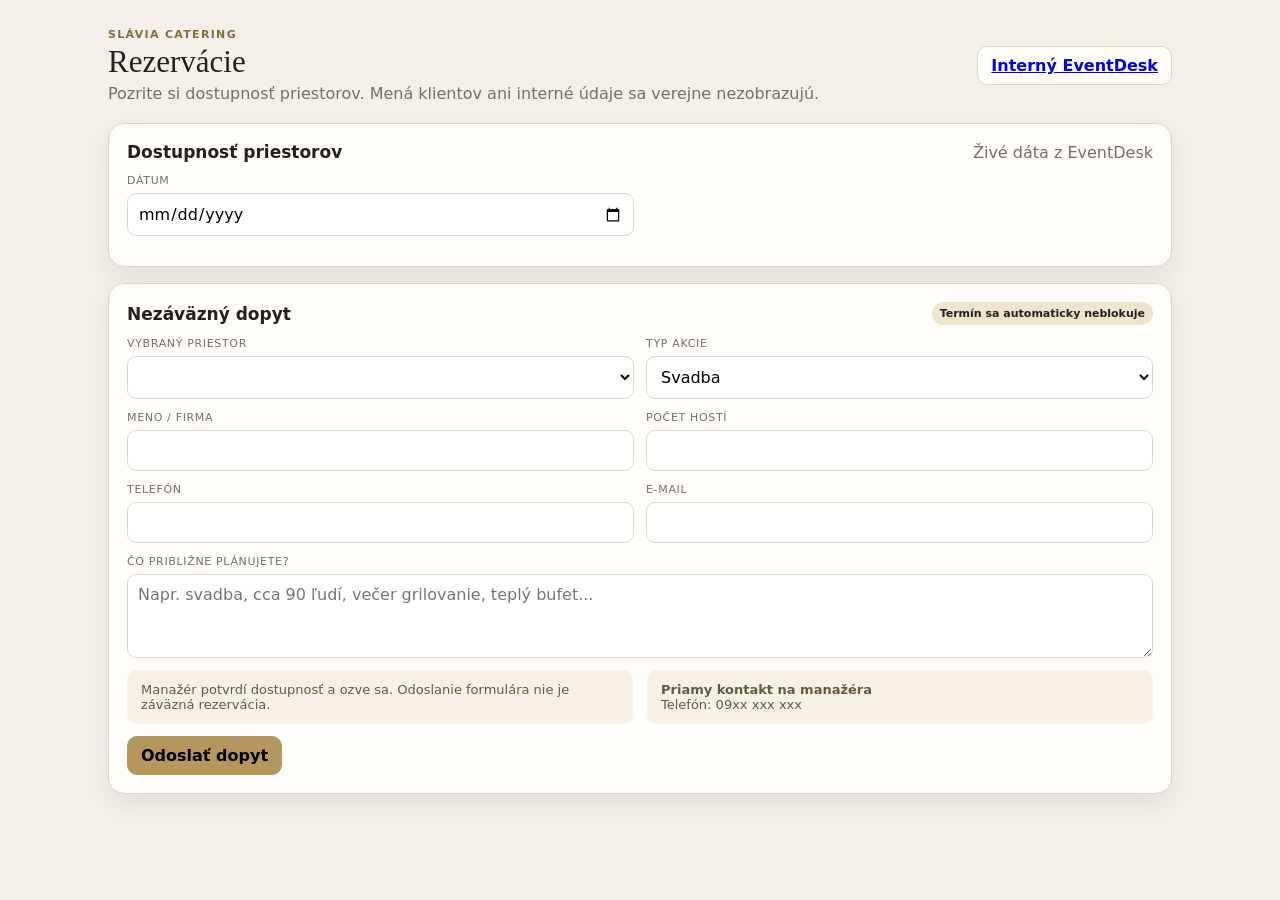
==== rezervacie/index.html @ f5f89d04 "Add files via upload" ====
<!doctype html><html lang="sk"><head><meta charset="utf-8"><meta name="viewport" content="width=device-width,initial-scale=1"><title>Rezervácie — Slávia Catering</title><link rel="stylesheet" href="../styles.css"></head><body><main class="public"><div class="public-head"><div><div class="kicker">Slávia Catering</div><h2>Rezervácie</h2><p class="sub">Pozrite si dostupnosť priestorov. Mená klientov ani interné údaje sa verejne nezobrazujú.</p></div><a class="btn" href="../">Interný EventDesk</a></div><div class="card section">
  <div class="section-title"><h3>Dostupnosť priestorov</h3><span class="muted">Živé dáta z EventDesk</span></div>
  <div class="fields"><label class="field"><span>Dátum</span><input id="pDate" type="date" required></label></div>
  <div id="availability" class="availability" style="margin-top:12px"></div>
</div><form id="publicInquiry" class="card section" style="margin-top:16px"><div class="section-title"><h3>Nezáväzný dopyt</h3><span class="badge b-new">Termín sa automaticky neblokuje</span></div><div class="fields"><label class="field"><span>Vybraný priestor</span><select id="pVenue" required></select></label><label class="field"><span>Typ akcie</span><select id="pType"><option>Svadba</option><option>Oslava</option><option>Firemná akcia</option><option>Kar</option><option>Externý catering</option><option>Iné</option></select></label><label class="field"><span>Meno / firma</span><input id="pName" required></label><label class="field"><span>Počet hostí</span><input id="pGuests" type="number" min="1" required></label><label class="field"><span>Telefón</span><input id="pPhone" required></label><label class="field"><span>E-mail</span><input id="pEmail" type="email"></label><label class="field wide"><span>Čo približne plánujete?</span><textarea id="pMessage" placeholder="Napr. svadba, cca 90 ľudí, večer grilovanie, teplý bufet..."></textarea></label></div><div class="grid g2" style="margin-top:12px"><div class="note">Manažér potvrdí dostupnosť a ozve sa. Odoslanie formulára nie je záväzná rezervácia.</div><div class="note"><b>Priamy kontakt na manažéra</b><br>Telefón: 09xx xxx xxx</div></div><button class="btn primary" type="submit" style="margin-top:12px">Odoslať dopyt</button></form><div id="done" class="card section hidden" style="margin-top:16px"><h3>Dopyt bol prijatý</h3><p>Manažér Slávia Catering vás bude kontaktovať. Číslo dopytu: <b id="qid"></b></p></div></main><script type="module" src="../reservations.js"></script></body></html>
---- styles.css ----
:root{--bg:#f4f0e9;--surface:#fffdfa;--ink:#24201d;--muted:#756e66;--line:#ded5c8;--gold:#b3975d;--dark:#24211f;--green:#55705a;--amber:#a97835;--red:#9b554e;--blue:#5b7892;--purple:#7f628e;--shadow:0 10px 28px rgba(38,31,25,.08);--r:16px}
*{box-sizing:border-box}body{margin:0;font-family:Inter,system-ui,-apple-system,Segoe UI,sans-serif;background:var(--bg);color:var(--ink)}button,input,select,textarea{font:inherit}button{cursor:pointer}.hidden{display:none!important}.app{display:grid;grid-template-columns:250px 1fr;min-height:100vh}.sidebar{background:var(--dark);color:#fff;padding:22px 16px;position:sticky;top:0;height:100vh;display:flex;flex-direction:column;gap:18px}.brand{padding:4px 10px 16px;border-bottom:1px solid #ffffff20}.brand small{color:#cdbd98;letter-spacing:.15em;text-transform:uppercase}.brand h1{font:500 27px Georgia,serif;margin:6px 0 2px}.brand h1 span{color:#d7ba77}.client{font-size:12px;color:#aaa096}.nav{display:flex;flex-direction:column;gap:6px}.nav button{border:0;background:transparent;color:#d8d1cb;padding:11px 13px;border-radius:10px;text-align:left}.nav button:hover,.nav button.active{background:#37312d;color:#fff}.nav button.active{box-shadow:inset 3px 0 var(--gold)}.role{margin-top:auto;font-size:12px;color:#aaa096;padding:10px}.main{min-width:0}.topbar{height:72px;padding:0 26px;background:#fffdfaec;border-bottom:1px solid var(--line);display:flex;align-items:center;justify-content:space-between;position:sticky;top:0;z-index:10;backdrop-filter:blur(10px)}.topbar strong{font:500 23px Georgia,serif}.topactions{display:flex;gap:8px;align-items:center}.content{padding:24px 26px 48px;max-width:1600px;margin:auto}.view{display:none}.view.active{display:block}.header{display:flex;justify-content:space-between;gap:16px;align-items:flex-start;margin-bottom:18px}.kicker{text-transform:uppercase;letter-spacing:.12em;font-size:11px;color:#876d3d;font-weight:800}h2{font:500 31px Georgia,serif;margin:3px 0}.sub{color:var(--muted);margin:4px 0 0}.card{background:var(--surface);border:1px solid var(--line);border-radius:var(--r);box-shadow:var(--shadow)}.section{padding:18px}.grid{display:grid;gap:14px}.g4{grid-template-columns:repeat(4,1fr)}.g3{grid-template-columns:repeat(3,1fr)}.g2{grid-template-columns:repeat(2,1fr)}.stat{padding:16px}.stat span{font-size:12px;color:var(--muted)}.stat b{display:block;font:500 28px Georgia,serif;margin:7px 0}.btn{border:1px solid var(--line);background:var(--surface);padding:9px 13px;border-radius:10px;font-weight:700}.btn.primary{background:var(--gold);border-color:var(--gold)}.btn.dark{background:var(--dark);border-color:var(--dark);color:#fff}.btn.danger{border-color:#d8b5b1;color:#8d3f38}.btn.small{padding:6px 9px;font-size:12px}.section-title{display:flex;justify-content:space-between;align-items:center;gap:10px;margin-bottom:12px}.section-title h3{margin:0;font-size:17px}.tablewrap{overflow:auto}.table{width:100%;border-collapse:collapse}.table th,.table td{padding:11px 10px;border-bottom:1px solid var(--line);text-align:left;font-size:13px;white-space:nowrap}.table th{font-size:11px;text-transform:uppercase;letter-spacing:.06em;color:var(--muted)}.badge{display:inline-flex;align-items:center;padding:5px 8px;border-radius:999px;font-size:11px;font-weight:800;background:#eee}.b-new{background:#efe5cd}.b-contact{background:#dfe9f1}.b-hold{background:#f5dfbd}.b-confirm{background:#dbe8db}.b-done{background:#e2e2e2}.b-cancel{background:#eed6d3}.note{background:#f7f1e5;padding:12px 14px;border-radius:11px;color:#68583e;font-size:13px}.fields{display:grid;grid-template-columns:repeat(2,1fr);gap:12px}.field{display:flex;flex-direction:column;gap:6px}.field span{font-size:11px;color:var(--muted);text-transform:uppercase;letter-spacing:.06em}.field input,.field select,.field textarea{width:100%;padding:10px;border:1px solid var(--line);border-radius:9px;background:#fff}.field textarea{min-height:84px;resize:vertical}.wide{grid-column:1/-1}.service{padding:14px;border:1px solid var(--line);border-radius:12px;background:#fff;margin-top:10px}.service-head{display:flex;justify-content:space-between;gap:10px;align-items:center}.service-details{margin-top:12px}.chips{display:flex;gap:7px;flex-wrap:wrap}.chip{padding:6px 9px;border:1px solid var(--line);border-radius:999px;font-size:12px;background:#fff}.eventcard{padding:13px;border:1px solid var(--line);border-radius:12px;background:#fff;display:grid;grid-template-columns:105px 1fr 120px 120px;gap:10px;align-items:center;margin-bottom:8px}.eventcard:hover{border-color:#bfa66f}.eventcard .id{font-size:11px;color:var(--muted)}.calendar{display:grid;grid-template-columns:repeat(7,1fr);min-width:900px;border-left:1px solid var(--line);border-top:1px solid var(--line)}.dow{background:var(--dark);color:#fff;text-align:center;padding:10px;font-size:12px;font-weight:800}.day{min-height:120px;padding:7px;border-right:1px solid var(--line);border-bottom:1px solid var(--line);background:#fff}.day .n{font-size:12px;font-weight:800}.slot{margin-top:5px;padding:6px 7px;border-radius:7px;color:#fff;font-size:11px}.A{background:#b57d46}.B{background:#5b7892}.C{background:#6d8a63}.D{background:#181818}.EXT{background:#7f628e}.PROD{background:#a06a34}.timeline{border-left:2px solid var(--line);margin-left:12px;padding-left:18px}.tl{position:relative;padding:0 0 13px}.tl:before{content:"";position:absolute;left:-24px;top:5px;width:10px;height:10px;border-radius:50%;background:var(--gold)}.tl small{color:var(--muted)}.hero{background:var(--dark);color:#fff;border-radius:18px;padding:19px;margin-bottom:14px}.hero h2{color:#fff}.tabs{display:flex;gap:7px;overflow:auto;margin-bottom:14px}.tabs button{border:1px solid var(--line);background:#fff;padding:8px 11px;border-radius:999px}.tabs button.active{background:var(--gold);font-weight:800}.login-overlay{position:fixed;inset:0;background:#1f1c1acc;display:grid;place-items:center;z-index:99}.login-box{width:min(420px,92vw);padding:24px;background:var(--surface);border-radius:20px;box-shadow:0 20px 70px #0008}.login-box h1{font:500 32px Georgia,serif;margin:0}.login-box p{color:var(--muted)}.login-box .field{margin-top:10px}.login-box .btn{width:100%;margin-top:14px}.toast{position:fixed;right:20px;bottom:20px;background:var(--dark);color:#fff;padding:12px 15px;border-radius:10px;z-index:120;box-shadow:var(--shadow)}.public{max-width:1100px;margin:auto;padding:28px 18px 50px}.public-head{display:flex;justify-content:space-between;gap:16px;align-items:center;margin-bottom:20px}.availability{display:grid;grid-template-columns:repeat(4,1fr);gap:8px}.avail{border:1px solid var(--line);padding:12px;border-radius:11px;background:#fff}.avail.free{border-color:#9db69f}.avail.busy{background:#f1eeea;color:#999}.food-result{padding:9px;border-bottom:1px solid var(--line);cursor:pointer}.food-result:hover{background:#faf6ee}.muted{color:var(--muted)}@media(max-width:1000px){.g4,.g3{grid-template-columns:repeat(2,1fr)}.eventcard{grid-template-columns:1fr 1fr}.fields{grid-template-columns:1fr}.availability{grid-template-columns:repeat(2,1fr)}}@media(max-width:760px){.app{grid-template-columns:1fr}.sidebar{position:static;height:auto}.nav{display:grid;grid-template-columns:1fr 1fr}.topbar{position:static}.content{padding:18px 13px}.g4,.g3,.g2{grid-template-columns:1fr}.eventcard{grid-template-columns:1fr}.availability{grid-template-columns:1fr}}
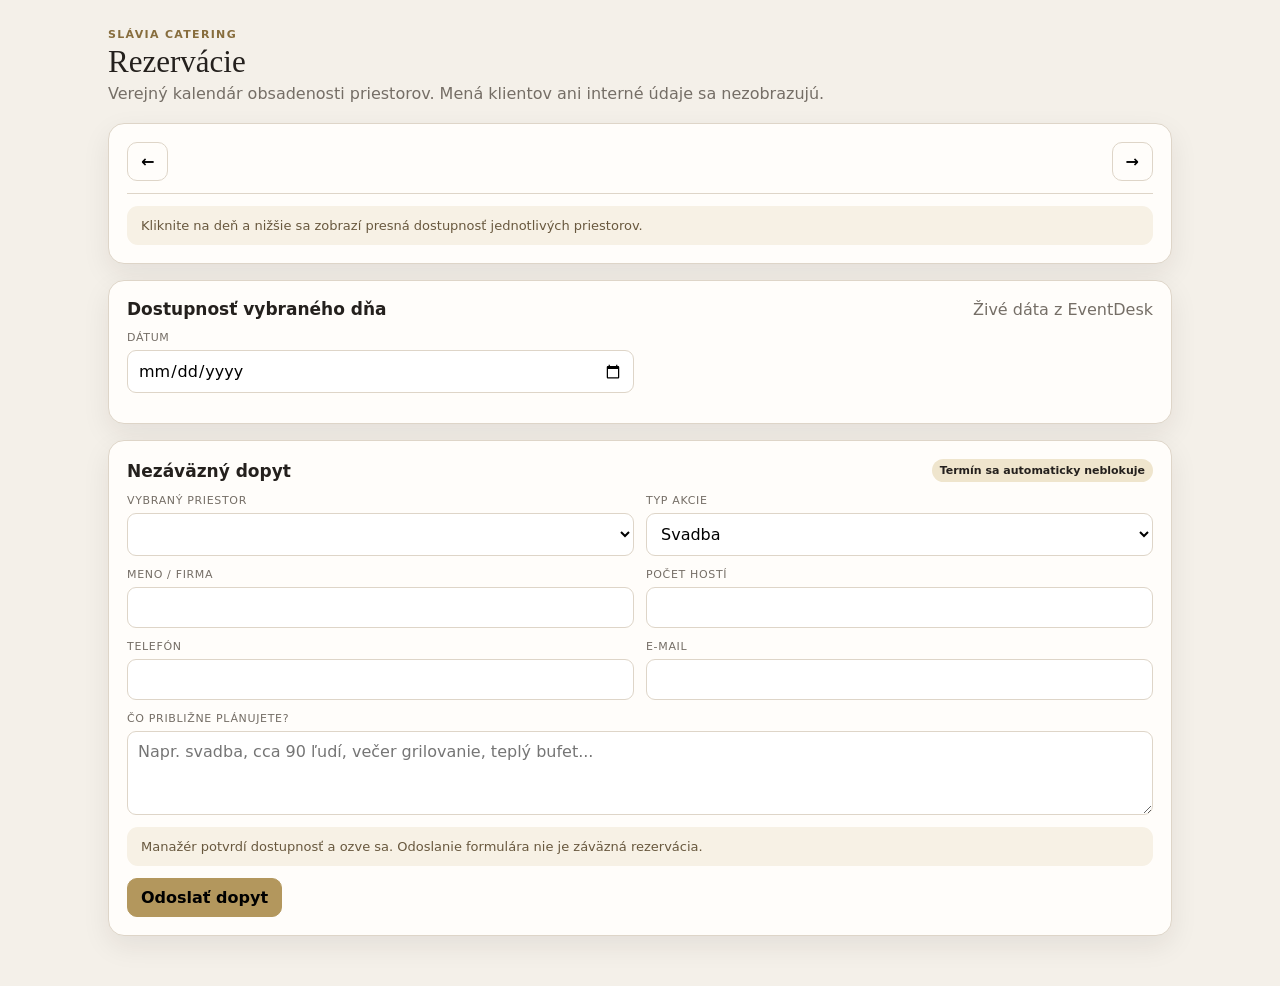
==== commit e894b01a: "Add public reservations calendar" ====
--- a/rezervacie/index.html
+++ b/rezervacie/index.html
@@ -1,5 +1,41 @@
-<!doctype html><html lang="sk"><head><meta charset="utf-8"><meta name="viewport" content="width=device-width,initial-scale=1"><title>Rezervácie — Slávia Catering</title><link rel="stylesheet" href="../styles.css"></head><body><main class="public"><div class="public-head"><div><div class="kicker">Slávia Catering</div><h2>Rezervácie</h2><p class="sub">Pozrite si dostupnosť priestorov. Mená klientov ani interné údaje sa verejne nezobrazujú.</p></div><a class="btn" href="../">Interný EventDesk</a></div><div class="card section">
-  <div class="section-title"><h3>Dostupnosť priestorov</h3><span class="muted">Živé dáta z EventDesk</span></div>
+<!doctype html><html lang="sk"><head><meta charset="utf-8"><meta name="viewport" content="width=device-width,initial-scale=1"><title>Rezervácie — Slávia Catering</title><link rel="stylesheet" href="../styles.css"><style>
+.public-calendar{display:grid;grid-template-columns:repeat(7,1fr);border-left:1px solid var(--line);border-top:1px solid var(--line);min-width:760px}
+.public-calendar .dow{background:var(--dark);color:#fff;text-align:center;padding:10px;font-size:12px;font-weight:800}
+.public-calendar .pday{min-height:105px;padding:8px;border-right:1px solid var(--line);border-bottom:1px solid var(--line);background:#fff;cursor:pointer}
+.public-calendar .pday:hover{background:#faf6ee}.public-calendar .pday.empty{cursor:default;background:#f7f3ed}.public-calendar .pday.selected{outline:2px solid var(--gold);outline-offset:-2px}
+.public-calendar .date{font-weight:800;font-size:12px;margin-bottom:6px}.public-calendar .mark{display:block;font-size:10px;padding:4px 6px;border-radius:6px;margin-top:4px;background:#eee}
+.public-calendar .mark.free{background:#dbe8db}.public-calendar .mark.tentative{background:#f5dfbd}.public-calendar .mark.occupied{background:#eed6d3}
+.monthbar{display:flex;align-items:center;justify-content:space-between;gap:12px;margin-bottom:12px}.monthbar h3{margin:0;font:500 24px Georgia,serif}
+@media(max-width:800px){.tablewrap{overflow:auto}.public-calendar{min-width:720px}}
+</style></head><body><main class="public">
+<div class="public-head"><div><div class="kicker">Slávia Catering</div><h2>Rezervácie</h2><p class="sub">Verejný kalendár obsadenosti priestorov. Mená klientov ani interné údaje sa nezobrazujú.</p></div></div>
+
+<div class="card section">
+  <div class="monthbar"><button class="btn" id="prevMonth">←</button><h3 id="monthTitle"></h3><button class="btn" id="nextMonth">→</button></div>
+  <div class="tablewrap"><div id="publicCalendar" class="public-calendar"></div></div>
+  <div class="note" style="margin-top:12px">Kliknite na deň a nižšie sa zobrazí presná dostupnosť jednotlivých priestorov.</div>
+</div>
+
+<div class="card section" style="margin-top:16px">
+  <div class="section-title"><h3>Dostupnosť vybraného dňa</h3><span class="muted">Živé dáta z EventDesk</span></div>
   <div class="fields"><label class="field"><span>Dátum</span><input id="pDate" type="date" required></label></div>
   <div id="availability" class="availability" style="margin-top:12px"></div>
-</div><form id="publicInquiry" class="card section" style="margin-top:16px"><div class="section-title"><h3>Nezáväzný dopyt</h3><span class="badge b-new">Termín sa automaticky neblokuje</span></div><div class="fields"><label class="field"><span>Vybraný priestor</span><select id="pVenue" required></select></label><label class="field"><span>Typ akcie</span><select id="pType"><option>Svadba</option><option>Oslava</option><option>Firemná akcia</option><option>Kar</option><option>Externý catering</option><option>Iné</option></select></label><label class="field"><span>Meno / firma</span><input id="pName" required></label><label class="field"><span>Počet hostí</span><input id="pGuests" type="number" min="1" required></label><label class="field"><span>Telefón</span><input id="pPhone" required></label><label class="field"><span>E-mail</span><input id="pEmail" type="email"></label><label class="field wide"><span>Čo približne plánujete?</span><textarea id="pMessage" placeholder="Napr. svadba, cca 90 ľudí, večer grilovanie, teplý bufet..."></textarea></label></div><div class="grid g2" style="margin-top:12px"><div class="note">Manažér potvrdí dostupnosť a ozve sa. Odoslanie formulára nie je záväzná rezervácia.</div><div class="note"><b>Priamy kontakt na manažéra</b><br>Telefón: 09xx xxx xxx</div></div><button class="btn primary" type="submit" style="margin-top:12px">Odoslať dopyt</button></form><div id="done" class="card section hidden" style="margin-top:16px"><h3>Dopyt bol prijatý</h3><p>Manažér Slávia Catering vás bude kontaktovať. Číslo dopytu: <b id="qid"></b></p></div></main><script type="module" src="../reservations.js"></script></body></html>
+</div>
+
+<form id="publicInquiry" class="card section" style="margin-top:16px">
+  <div class="section-title"><h3>Nezáväzný dopyt</h3><span class="badge b-new">Termín sa automaticky neblokuje</span></div>
+  <div class="fields">
+    <label class="field"><span>Vybraný priestor</span><select id="pVenue" required></select></label>
+    <label class="field"><span>Typ akcie</span><select id="pType"><option>Svadba</option><option>Oslava</option><option>Firemná akcia</option><option>Kar</option><option>Externý catering</option><option>Iné</option></select></label>
+    <label class="field"><span>Meno / firma</span><input id="pName" required></label>
+    <label class="field"><span>Počet hostí</span><input id="pGuests" type="number" min="1" required></label>
+    <label class="field"><span>Telefón</span><input id="pPhone" required></label>
+    <label class="field"><span>E-mail</span><input id="pEmail" type="email"></label>
+    <label class="field wide"><span>Čo približne plánujete?</span><textarea id="pMessage" placeholder="Napr. svadba, cca 90 ľudí, večer grilovanie, teplý bufet..."></textarea></label>
+  </div>
+  <div class="note" style="margin-top:12px">Manažér potvrdí dostupnosť a ozve sa. Odoslanie formulára nie je záväzná rezervácia.</div>
+  <button class="btn primary" type="submit" style="margin-top:12px">Odoslať dopyt</button>
+</form>
+
+<div id="done" class="card section hidden" style="margin-top:16px"><h3>Dopyt bol prijatý</h3><p>Manažér Slávia Catering vás bude kontaktovať. Číslo dopytu: <b id="qid"></b></p></div>
+</main><script type="module" src="../reservations.js"></script></body></html>
